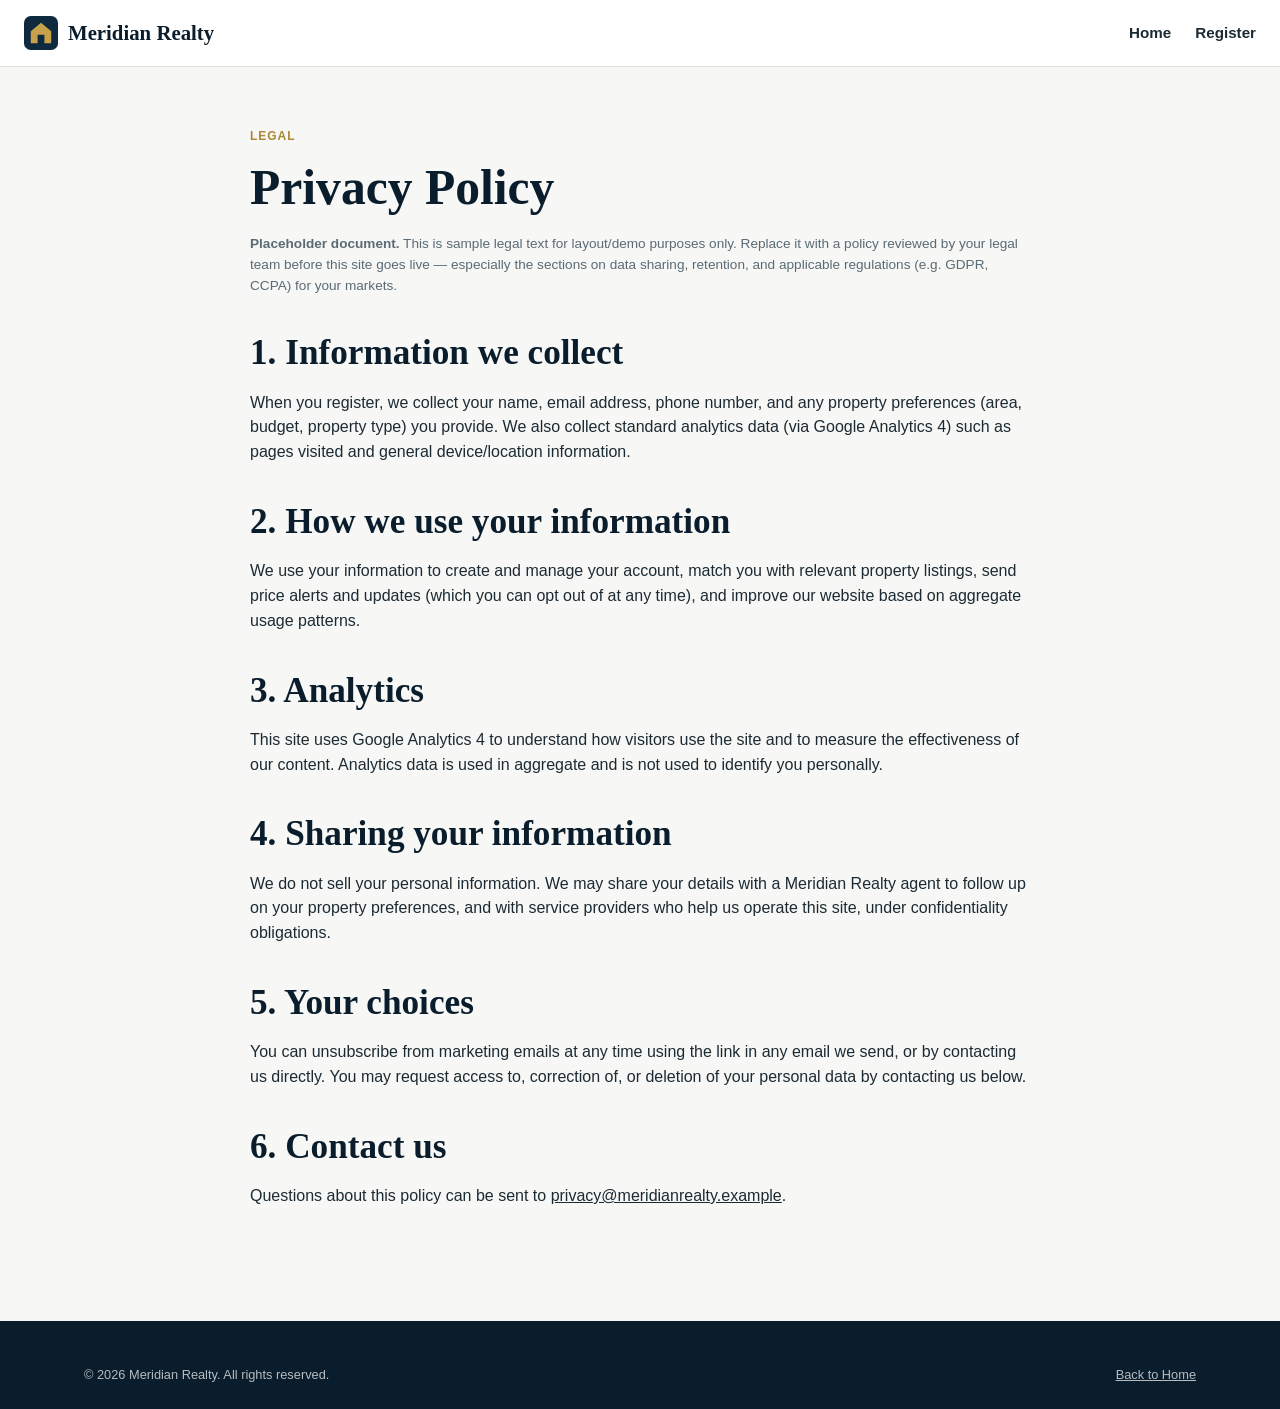
==== privacy.html @ cb03f60d "first commit" ====
<!DOCTYPE html>
<html lang="en">
<head>
  <meta charset="UTF-8" />
  <meta name="viewport" content="width=device-width, initial-scale=1.0" />
  <title>Privacy Policy — Meridian Realty</title>
  <link rel="stylesheet" href="css/styles.css" />
  <!-- GA4: measurement ID lives in js/analytics.js — see README.md -->
  <script src="js/analytics.js"></script>
</head>
<body>

  <header class="site-header">
    <div class="site-header__bar">
      <a class="logo" href="index.html">
        <svg class="logo__mark" viewBox="0 0 40 40" fill="none" xmlns="http://www.w3.org/2000/svg" aria-hidden="true">
          <rect width="40" height="40" rx="8" fill="#0F2A3F"/>
          <path d="M20 8L32 18V32H24V22H16V32H8V18L20 8Z" fill="#C8A24A"/>
        </svg>
        Meridian Realty
      </a>
      <nav class="nav" data-nav>
        <ul class="nav__links">
          <li><a href="index.html">Home</a></li>
          <li><a href="register.html">Register</a></li>
        </ul>
      </nav>
    </div>
  </header>

  <main>
    <div class="container">
      <section class="legal">
        <span class="eyebrow">Legal</span>
        <h1>Privacy Policy</h1>
        <p class="updated">
          <strong>Placeholder document.</strong> This is sample legal text for
          layout/demo purposes only. Replace it with a policy reviewed by
          your legal team before this site goes live &mdash; especially the
          sections on data sharing, retention, and applicable regulations
          (e.g. GDPR, CCPA) for your markets.
        </p>

        <h2>1. Information we collect</h2>
        <p>When you register, we collect your name, email address, phone number, and any property preferences (area, budget, property type) you provide. We also collect standard analytics data (via Google Analytics 4) such as pages visited and general device/location information.</p>

        <h2>2. How we use your information</h2>
        <p>We use your information to create and manage your account, match you with relevant property listings, send price alerts and updates (which you can opt out of at any time), and improve our website based on aggregate usage patterns.</p>

        <h2>3. Analytics</h2>
        <p>This site uses Google Analytics 4 to understand how visitors use the site and to measure the effectiveness of our content. Analytics data is used in aggregate and is not used to identify you personally.</p>

        <h2>4. Sharing your information</h2>
        <p>We do not sell your personal information. We may share your details with a Meridian Realty agent to follow up on your property preferences, and with service providers who help us operate this site, under confidentiality obligations.</p>

        <h2>5. Your choices</h2>
        <p>You can unsubscribe from marketing emails at any time using the link in any email we send, or by contacting us directly. You may request access to, correction of, or deletion of your personal data by contacting us below.</p>

        <h2>6. Contact us</h2>
        <p>Questions about this policy can be sent to <a href="mailto:privacy@meridianrealty.example">privacy@meridianrealty.example</a>.</p>
      </section>
    </div>
  </main>

  <footer class="site-footer" style="padding:24px 0;">
    <div class="container footer-bottom">
      <span>&copy; 2026 Meridian Realty. All rights reserved.</span>
      <a href="index.html">Back to Home</a>
    </div>
  </footer>

  <script src="js/main.js"></script>
</body>
</html>
---- css/styles.css ----
/* ============================================================
   Meridian Realty — shared stylesheet
   Placeholder brand name/colors — swap freely, see README.md
   ============================================================ */

:root {
  --color-navy: #0f2a3f;
  --color-navy-dark: #0a1d2c;
  --color-gold: #c8a24a;
  --color-gold-dark: #ad8836;
  --color-bg: #f7f7f5;
  --color-card: #ffffff;
  --color-text: #1c2b33;
  --color-text-muted: #5a6b74;
  --color-border: #e3e2dd;
  --color-success: #1e7d4f;
  --color-error: #b3261e;
  --shadow-sm: 0 1px 2px rgba(15, 42, 63, 0.08);
  --shadow-md: 0 8px 24px rgba(15, 42, 63, 0.12);
  --shadow-lg: 0 20px 48px rgba(15, 42, 63, 0.18);
  --radius: 10px;
  --max-width: 1160px;
  --font-body: -apple-system, BlinkMacSystemFont, "Segoe UI", Roboto, Helvetica, Arial, sans-serif;
  --font-heading: Georgia, "Times New Roman", serif;
}

* {
  box-sizing: border-box;
}

html {
  scroll-behavior: smooth;
}

body {
  margin: 0;
  font-family: var(--font-body);
  color: var(--color-text);
  background: var(--color-bg);
  line-height: 1.55;
  -webkit-font-smoothing: antialiased;
}

img,
svg {
  max-width: 100%;
  display: block;
}

a {
  color: inherit;
}

.container {
  max-width: var(--max-width);
  margin: 0 auto;
  padding: 0 24px;
}

h1,
h2,
h3 {
  font-family: var(--font-heading);
  line-height: 1.2;
  margin: 0 0 16px;
  color: var(--color-navy-dark);
}

h1 {
  font-size: clamp(2rem, 4vw, 3.1rem);
}

h2 {
  font-size: clamp(1.6rem, 3vw, 2.2rem);
}

p {
  margin: 0 0 16px;
  color: var(--color-text-muted);
}

.eyebrow {
  display: inline-block;
  text-transform: uppercase;
  letter-spacing: 0.08em;
  font-size: 0.75rem;
  font-weight: 700;
  color: var(--color-gold-dark);
  margin-bottom: 12px;
}

.section {
  padding: 72px 0;
}

.section--tight {
  padding: 48px 0;
}

.section--alt {
  background: var(--color-card);
  border-top: 1px solid var(--color-border);
  border-bottom: 1px solid var(--color-border);
}

.section-head {
  max-width: 640px;
  margin: 0 auto 44px;
  text-align: center;
}

/* ---------- Buttons ---------- */
.btn {
  display: inline-flex;
  align-items: center;
  justify-content: center;
  gap: 8px;
  padding: 14px 28px;
  border-radius: 999px;
  font-weight: 700;
  font-size: 1rem;
  text-decoration: none;
  cursor: pointer;
  border: 2px solid transparent;
  transition: transform 0.15s ease, box-shadow 0.15s ease, background 0.15s ease;
  font-family: var(--font-body);
}

.btn:hover {
  transform: translateY(-1px);
}

.btn:focus-visible {
  outline: 3px solid var(--color-gold);
  outline-offset: 2px;
}

.btn--primary {
  background: var(--color-gold);
  color: var(--color-navy-dark);
  box-shadow: var(--shadow-sm);
}

.btn--primary:hover {
  background: var(--color-gold-dark);
  box-shadow: var(--shadow-md);
}

.btn--ghost {
  background: transparent;
  border-color: rgba(255, 255, 255, 0.5);
  color: #fff;
}

.btn--ghost:hover {
  background: rgba(255, 255, 255, 0.12);
}

.btn--outline {
  background: transparent;
  border-color: var(--color-navy);
  color: var(--color-navy);
}

.btn--outline:hover {
  background: var(--color-navy);
  color: #fff;
}

.btn--block {
  width: 100%;
}

.btn--lg {
  padding: 17px 34px;
  font-size: 1.05rem;
}

/* ---------- Header ---------- */
.site-header {
  position: sticky;
  top: 0;
  z-index: 50;
  background: rgba(255, 255, 255, 0.92);
  backdrop-filter: saturate(180%) blur(8px);
  border-bottom: 1px solid var(--color-border);
}

.site-header__bar {
  display: flex;
  align-items: center;
  justify-content: space-between;
  padding: 16px 24px;
  gap: 16px;
}

.logo {
  display: flex;
  align-items: center;
  gap: 10px;
  font-family: var(--font-heading);
  font-weight: 700;
  font-size: 1.3rem;
  color: var(--color-navy-dark);
  text-decoration: none;
  white-space: nowrap;
}

.logo__mark {
  width: 34px;
  height: 34px;
  flex-shrink: 0;
}

.nav {
  display: flex;
  align-items: center;
  gap: 28px;
}

.nav__links {
  display: flex;
  gap: 24px;
  list-style: none;
  margin: 0;
  padding: 0;
}

.nav__links a {
  text-decoration: none;
  color: var(--color-text);
  font-weight: 600;
  font-size: 0.95rem;
}

.nav__links a:hover {
  color: var(--color-gold-dark);
}

.nav__toggle {
  display: none;
  background: none;
  border: none;
  cursor: pointer;
  padding: 8px;
}

.nav__toggle span,
.nav__toggle::before,
.nav__toggle::after {
  content: "";
  display: block;
  width: 24px;
  height: 2px;
  background: var(--color-navy-dark);
  margin: 5px 0;
}

/* ---------- Hero ---------- */
.hero {
  position: relative;
  background: linear-gradient(135deg, var(--color-navy) 0%, var(--color-navy-dark) 100%);
  color: #fff;
  overflow: hidden;
}

.hero::after {
  content: "";
  position: absolute;
  inset: 0;
  background-image: radial-gradient(circle at 15% 20%, rgba(200, 162, 74, 0.18), transparent 40%),
    radial-gradient(circle at 85% 80%, rgba(200, 162, 74, 0.12), transparent 45%);
  pointer-events: none;
}

.hero__inner {
  position: relative;
  display: grid;
  grid-template-columns: 1.1fr 0.9fr;
  align-items: center;
  gap: 48px;
  padding: 88px 24px 96px;
  max-width: var(--max-width);
  margin: 0 auto;
}

.hero h1 {
  color: #fff;
}

.hero p {
  color: rgba(255, 255, 255, 0.8);
  font-size: 1.1rem;
  max-width: 46ch;
}

.hero__ctas {
  display: flex;
  gap: 14px;
  flex-wrap: wrap;
  margin-top: 28px;
}

.hero__trust {
  display: flex;
  gap: 24px;
  margin-top: 40px;
  flex-wrap: wrap;
}

.hero__trust div {
  min-width: 110px;
}

.hero__trust strong {
  display: block;
  font-size: 1.5rem;
  font-family: var(--font-heading);
  color: var(--color-gold);
}

.hero__trust span {
  font-size: 0.82rem;
  color: rgba(255, 255, 255, 0.65);
}

.hero__art {
  position: relative;
  border-radius: 16px;
  overflow: hidden;
  box-shadow: var(--shadow-lg);
}

/* ---------- Stat / trust bar ---------- */
.statbar {
  display: grid;
  grid-template-columns: repeat(4, 1fr);
  gap: 24px;
  padding: 36px 0;
}

.statbar__item {
  text-align: center;
}

.statbar__item strong {
  display: block;
  font-family: var(--font-heading);
  font-size: 1.8rem;
  color: var(--color-navy-dark);
}

.statbar__item span {
  font-size: 0.85rem;
  color: var(--color-text-muted);
}

/* ---------- Cards / grids ---------- */
.grid {
  display: grid;
  gap: 28px;
}

.grid--3 {
  grid-template-columns: repeat(3, 1fr);
}

.grid--4 {
  grid-template-columns: repeat(4, 1fr);
}

.card {
  background: var(--color-card);
  border: 1px solid var(--color-border);
  border-radius: var(--radius);
  padding: 28px;
  box-shadow: var(--shadow-sm);
}

.card__icon {
  width: 44px;
  height: 44px;
  border-radius: 10px;
  background: rgba(200, 162, 74, 0.15);
  display: flex;
  align-items: center;
  justify-content: center;
  margin-bottom: 16px;
  color: var(--color-gold-dark);
}

.card h3 {
  font-size: 1.1rem;
  margin-bottom: 8px;
}

.card p {
  margin-bottom: 0;
  font-size: 0.95rem;
}

/* ---------- Property cards ---------- */
.property {
  background: var(--color-card);
  border: 1px solid var(--color-border);
  border-radius: var(--radius);
  overflow: hidden;
  box-shadow: var(--shadow-sm);
  transition: box-shadow 0.15s ease, transform 0.15s ease;
}

.property:hover {
  box-shadow: var(--shadow-md);
  transform: translateY(-2px);
}

.property__media {
  position: relative;
  aspect-ratio: 4 / 3;
  background: linear-gradient(135deg, var(--color-navy) 0%, #274863 60%, var(--color-gold) 160%);
}

.property__badge {
  position: absolute;
  top: 14px;
  left: 14px;
  background: var(--color-gold);
  color: var(--color-navy-dark);
  font-size: 0.72rem;
  font-weight: 700;
  padding: 5px 12px;
  border-radius: 999px;
  letter-spacing: 0.03em;
}

.property__lock {
  position: absolute;
  inset: 0;
  display: flex;
  flex-direction: column;
  align-items: center;
  justify-content: center;
  gap: 10px;
  color: #fff;
  background: rgba(10, 29, 44, 0.35);
  opacity: 0;
  transition: opacity 0.15s ease;
  text-align: center;
  padding: 16px;
}

.property:hover .property__lock {
  opacity: 1;
}

.property__body {
  padding: 20px;
}

.property__price {
  font-family: var(--font-heading);
  font-size: 1.3rem;
  color: var(--color-navy-dark);
  margin-bottom: 4px;
}

.property__meta {
  display: flex;
  gap: 14px;
  font-size: 0.85rem;
  color: var(--color-text-muted);
  margin-top: 10px;
}

/* ---------- Steps ---------- */
.steps {
  display: grid;
  grid-template-columns: repeat(3, 1fr);
  gap: 28px;
  counter-reset: step;
}

.step {
  text-align: center;
  padding: 0 12px;
}

.step__num {
  width: 48px;
  height: 48px;
  border-radius: 50%;
  background: var(--color-navy);
  color: var(--color-gold);
  font-family: var(--font-heading);
  font-weight: 700;
  font-size: 1.2rem;
  display: flex;
  align-items: center;
  justify-content: center;
  margin: 0 auto 16px;
}

/* ---------- Testimonials ---------- */
.testimonial {
  background: var(--color-card);
  border: 1px solid var(--color-border);
  border-radius: var(--radius);
  padding: 28px;
  box-shadow: var(--shadow-sm);
}

.testimonial__quote {
  font-family: var(--font-heading);
  font-size: 1.05rem;
  color: var(--color-text);
  margin-bottom: 16px;
}

.testimonial__person {
  display: flex;
  align-items: center;
  gap: 12px;
}

.testimonial__avatar {
  width: 40px;
  height: 40px;
  border-radius: 50%;
  background: var(--color-navy);
  color: #fff;
  display: flex;
  align-items: center;
  justify-content: center;
  font-weight: 700;
  font-size: 0.9rem;
  flex-shrink: 0;
}

.testimonial__person strong {
  display: block;
  font-size: 0.92rem;
}

.testimonial__person span {
  font-size: 0.82rem;
  color: var(--color-text-muted);
}

/* ---------- FAQ ---------- */
.faq {
  max-width: 760px;
  margin: 0 auto;
}

.faq-item {
  border-bottom: 1px solid var(--color-border);
}

.faq-item__q {
  width: 100%;
  text-align: left;
  background: none;
  border: none;
  padding: 20px 4px;
  font-size: 1.02rem;
  font-weight: 700;
  color: var(--color-navy-dark);
  cursor: pointer;
  display: flex;
  align-items: center;
  justify-content: space-between;
  gap: 16px;
  font-family: var(--font-body);
}

.faq-item__q:focus-visible {
  outline: 2px solid var(--color-gold);
}

.faq-item__icon {
  flex-shrink: 0;
  transition: transform 0.15s ease;
}

.faq-item[data-open="true"] .faq-item__icon {
  transform: rotate(45deg);
}

.faq-item__a {
  max-height: 0;
  overflow: hidden;
  transition: max-height 0.2s ease;
}

.faq-item[data-open="true"] .faq-item__a {
  max-height: 240px;
}

.faq-item__a p {
  padding: 0 4px 20px;
  margin: 0;
}

/* ---------- Final CTA band ---------- */
.cta-band {
  background: linear-gradient(135deg, var(--color-navy) 0%, var(--color-navy-dark) 100%);
  color: #fff;
  text-align: center;
  padding: 64px 24px;
}

.cta-band h2 {
  color: #fff;
}

.cta-band p {
  color: rgba(255, 255, 255, 0.78);
  max-width: 52ch;
  margin-left: auto;
  margin-right: auto;
}

/* ---------- Footer ---------- */
.site-footer {
  background: var(--color-navy-dark);
  color: rgba(255, 255, 255, 0.7);
  padding: 48px 0 24px;
  font-size: 0.9rem;
}

.footer-grid {
  display: grid;
  grid-template-columns: 2fr 1fr 1fr 1fr;
  gap: 32px;
  padding-bottom: 32px;
  border-bottom: 1px solid rgba(255, 255, 255, 0.12);
}

.footer-grid h4 {
  color: #fff;
  font-size: 0.85rem;
  text-transform: uppercase;
  letter-spacing: 0.06em;
  margin-bottom: 14px;
}

.footer-grid ul {
  list-style: none;
  margin: 0;
  padding: 0;
}

.footer-grid li {
  margin-bottom: 10px;
}

.footer-grid a {
  color: rgba(255, 255, 255, 0.7);
  text-decoration: none;
}

.footer-grid a:hover {
  color: var(--color-gold);
}

.footer-bottom {
  display: flex;
  justify-content: space-between;
  align-items: center;
  padding-top: 20px;
  flex-wrap: wrap;
  gap: 12px;
  font-size: 0.8rem;
}

/* ---------- Registration page ---------- */
.reg-layout {
  display: grid;
  grid-template-columns: 1fr 1fr;
  gap: 56px;
  align-items: flex-start;
  padding: 64px 0 96px;
}

.reg-aside__list {
  list-style: none;
  margin: 24px 0 32px;
  padding: 0;
  display: grid;
  gap: 14px;
}

.reg-aside__list li {
  display: flex;
  align-items: flex-start;
  gap: 10px;
  font-size: 0.96rem;
  color: var(--color-text);
}

.reg-aside__list svg {
  flex-shrink: 0;
  margin-top: 3px;
  color: var(--color-success);
}

.form-card {
  background: var(--color-card);
  border: 1px solid var(--color-border);
  border-radius: 14px;
  padding: 36px;
  box-shadow: var(--shadow-md);
}

.form-row {
  display: grid;
  gap: 6px;
  margin-bottom: 20px;
}

.form-row--2col {
  grid-template-columns: 1fr 1fr;
  display: grid;
  gap: 20px;
  margin-bottom: 0;
}

.form-row label {
  font-size: 0.88rem;
  font-weight: 700;
  color: var(--color-navy-dark);
}

.form-row input[type="text"],
.form-row input[type="email"],
.form-row input[type="tel"],
.form-row input[type="password"],
.form-row select {
  padding: 12px 14px;
  border-radius: 8px;
  border: 1.5px solid var(--color-border);
  font-size: 0.98rem;
  font-family: var(--font-body);
  background: #fff;
  color: var(--color-text);
  width: 100%;
}

.form-row input:focus,
.form-row select:focus {
  outline: none;
  border-color: var(--color-navy);
  box-shadow: 0 0 0 3px rgba(15, 42, 63, 0.12);
}

.form-row.has-error input,
.form-row.has-error select {
  border-color: var(--color-error);
}

.form-error {
  font-size: 0.82rem;
  color: var(--color-error);
  min-height: 1.1em;
}

.checkbox-row {
  display: flex;
  align-items: flex-start;
  gap: 10px;
  margin-bottom: 16px;
  font-size: 0.88rem;
  color: var(--color-text-muted);
}

.checkbox-row input {
  margin-top: 3px;
  flex-shrink: 0;
}

.checkbox-row a {
  color: var(--color-navy);
  font-weight: 600;
}

.form-hint {
  font-size: 0.8rem;
  color: var(--color-text-muted);
  margin-top: 6px;
  margin-bottom: 0;
}

.form-status {
  margin-top: 16px;
  font-size: 0.9rem;
  min-height: 1.2em;
}

.form-status[data-state="error"] {
  color: var(--color-error);
}

.form-status[data-state="success"] {
  color: var(--color-success);
}

/* ---------- Thank you / privacy pages ---------- */
.simple-page {
  padding: 96px 0;
  text-align: center;
}

.simple-page__icon {
  width: 72px;
  height: 72px;
  border-radius: 50%;
  background: rgba(30, 125, 79, 0.12);
  color: var(--color-success);
  display: flex;
  align-items: center;
  justify-content: center;
  margin: 0 auto 24px;
}

.simple-page__actions {
  display: flex;
  gap: 14px;
  justify-content: center;
  margin-top: 28px;
  flex-wrap: wrap;
}

.legal {
  padding: 56px 0 96px;
  max-width: 780px;
  margin: 0 auto;
}

.legal h2 {
  margin-top: 36px;
}

.legal p {
  color: var(--color-text);
}

.legal .updated {
  color: var(--color-text-muted);
  font-size: 0.85rem;
  margin-bottom: 32px;
}

/* ---------- Utility ---------- */
.visually-hidden {
  position: absolute;
  width: 1px;
  height: 1px;
  overflow: hidden;
  clip: rect(0 0 0 0);
  white-space: nowrap;
}

/* ---------- Responsive ---------- */
@media (max-width: 900px) {
  .hero__inner {
    grid-template-columns: 1fr;
    padding-top: 56px;
  }

  .hero__art {
    order: -1;
    max-height: 260px;
  }

  .statbar {
    grid-template-columns: repeat(2, 1fr);
  }

  .grid--3,
  .grid--4 {
    grid-template-columns: repeat(2, 1fr);
  }

  .steps {
    grid-template-columns: 1fr;
    gap: 32px;
  }

  .reg-layout {
    grid-template-columns: 1fr;
    padding-top: 40px;
  }

  .footer-grid {
    grid-template-columns: repeat(2, 1fr);
  }
}

@media (max-width: 640px) {
  .nav__links {
    position: absolute;
    top: 100%;
    left: 0;
    right: 0;
    background: #fff;
    flex-direction: column;
    padding: 16px 24px;
    border-bottom: 1px solid var(--color-border);
    display: none;
    gap: 14px;
  }

  .nav[data-open="true"] .nav__links {
    display: flex;
  }

  .nav__toggle {
    display: block;
  }

  .nav .btn {
    display: none;
  }

  .grid--3,
  .grid--4 {
    grid-template-columns: 1fr;
  }

  .form-row--2col {
    grid-template-columns: 1fr;
  }

  .footer-grid {
    grid-template-columns: 1fr;
  }

  .footer-bottom {
    flex-direction: column;
    align-items: flex-start;
  }

  .form-card {
    padding: 24px;
  }
}
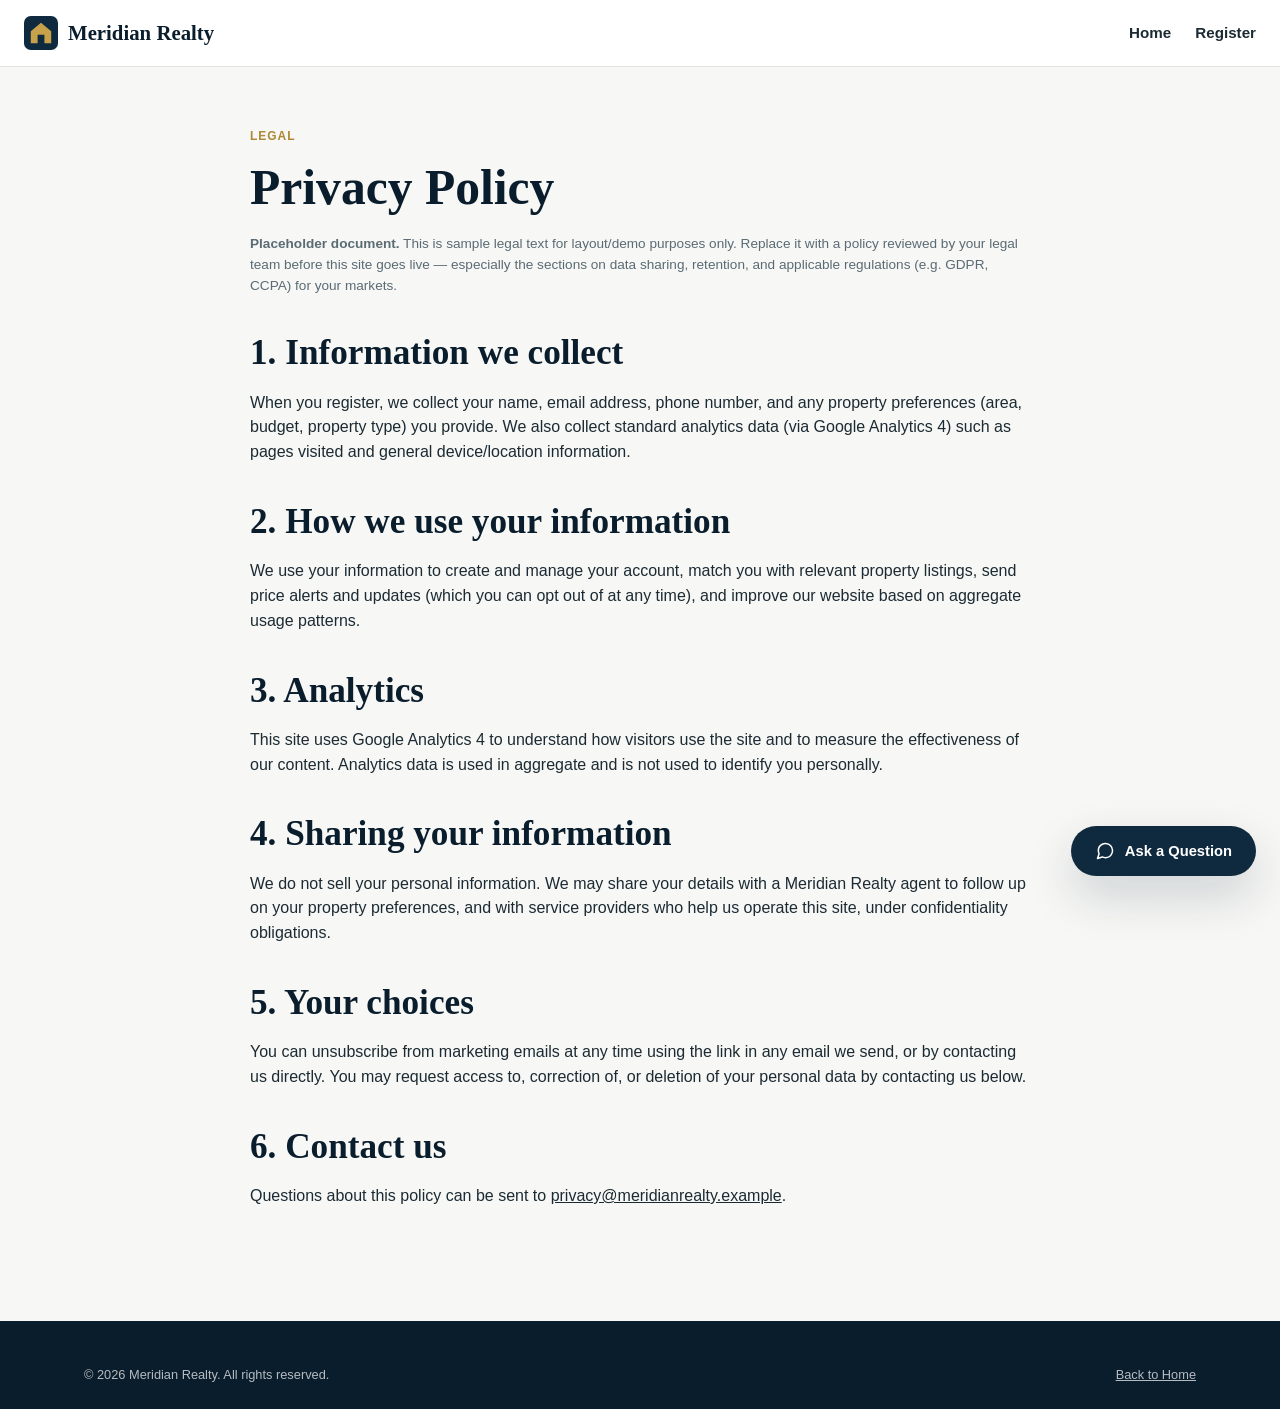
==== commit f7280ef1: "feat: add low-friction quick-inquiry lead capture path site-wide The site previously had exactly one" ====
--- a/privacy.html
+++ b/privacy.html
@@ -70,5 +70,6 @@
   </footer>
 
   <script src="js/main.js"></script>
+  <script src="js/quick-inquiry.js"></script>
 </body>
 </html>
--- a/css/styles.css
+++ b/css/styles.css
@@ -850,6 +850,174 @@
   margin-bottom: 32px;
 }
 
+/* ---------- Small buttons / inline link-style triggers ---------- */
+.btn--sm {
+  padding: 9px 16px;
+  font-size: 0.85rem;
+}
+
+.property__actions {
+  margin-top: 14px;
+}
+
+.property__actions .btn {
+  width: 100%;
+}
+
+.link-btn {
+  background: none;
+  border: none;
+  padding: 0;
+  font: inherit;
+  font-weight: 600;
+  color: var(--color-navy);
+  cursor: pointer;
+  text-decoration: underline;
+  text-decoration-color: rgba(15, 42, 63, 0.35);
+}
+
+.link-btn:hover {
+  color: var(--color-gold-dark);
+}
+
+.link-btn:focus-visible {
+  outline: 2px solid var(--color-gold);
+  outline-offset: 2px;
+}
+
+.link-btn--on-dark {
+  color: rgba(255, 255, 255, 0.88);
+  text-decoration-color: rgba(255, 255, 255, 0.4);
+}
+
+.link-btn--on-dark:hover {
+  color: #fff;
+}
+
+/* ---------- Floating quick-inquiry button (site-wide) ---------- */
+.inquiry-fab {
+  position: fixed;
+  bottom: 24px;
+  right: 24px;
+  z-index: 150;
+  display: inline-flex;
+  align-items: center;
+  gap: 10px;
+  background: var(--color-navy);
+  color: #fff;
+  border: none;
+  border-radius: 999px;
+  padding: 15px 24px;
+  font-weight: 700;
+  font-size: 0.92rem;
+  font-family: var(--font-body);
+  box-shadow: var(--shadow-lg);
+  cursor: pointer;
+  transition: transform 0.15s ease, background 0.15s ease;
+}
+
+.inquiry-fab:hover {
+  background: var(--color-navy-dark);
+  transform: translateY(-2px);
+}
+
+.inquiry-fab:focus-visible {
+  outline: 3px solid var(--color-gold);
+  outline-offset: 2px;
+}
+
+.inquiry-fab svg {
+  flex-shrink: 0;
+}
+
+/* ---------- Quick Inquiry modal ---------- */
+.modal-overlay {
+  position: fixed;
+  inset: 0;
+  background: rgba(10, 29, 44, 0.55);
+  display: flex;
+  align-items: center;
+  justify-content: center;
+  padding: 20px;
+  z-index: 200;
+}
+
+.modal-overlay[hidden] {
+  display: none;
+}
+
+.modal {
+  background: var(--color-card);
+  border-radius: 14px;
+  box-shadow: var(--shadow-lg);
+  max-width: 480px;
+  width: 100%;
+  max-height: 90vh;
+  overflow-y: auto;
+  padding: 36px;
+  position: relative;
+  animation: modal-in 0.18s ease;
+}
+
+@keyframes modal-in {
+  from {
+    opacity: 0;
+    transform: translateY(8px) scale(0.98);
+  }
+  to {
+    opacity: 1;
+    transform: translateY(0) scale(1);
+  }
+}
+
+.modal__close {
+  position: absolute;
+  top: 14px;
+  right: 14px;
+  width: 32px;
+  height: 32px;
+  border-radius: 50%;
+  border: none;
+  background: var(--color-bg);
+  color: var(--color-text-muted);
+  font-size: 1.4rem;
+  line-height: 1;
+  cursor: pointer;
+  display: flex;
+  align-items: center;
+  justify-content: center;
+}
+
+.modal__close:hover {
+  background: var(--color-border);
+}
+
+.modal__success {
+  text-align: center;
+}
+
+.modal__success h2 {
+  font-size: 1.4rem;
+}
+
+.form-row textarea {
+  padding: 12px 14px;
+  border-radius: 8px;
+  border: 1.5px solid var(--color-border);
+  font-size: 0.98rem;
+  font-family: var(--font-body);
+  background: #fff;
+  color: var(--color-text);
+  width: 100%;
+  resize: vertical;
+}
+
+.form-row textarea:focus {
+  outline: none;
+  border-color: var(--color-navy);
+  box-shadow: 0 0 0 3px rgba(15, 42, 63, 0.12);
+}
+
 /* ---------- Utility ---------- */
 .visually-hidden {
   position: absolute;
@@ -918,7 +1086,22 @@
     display: block;
   }
 
+  /* Bugfix: the header "Register Free" CTA was previously hidden
+     entirely on mobile (display:none), silently cutting off the
+     primary conversion button for all mobile visitors. Instead we
+     shrink it to fit next to the hamburger toggle so it stays visible.
+     The secondary "Call Now" button collapses to icon-only to save
+     space, and stays visible too — phone is a high-intent channel. */
   .nav .btn {
+    padding: 10px 14px;
+    font-size: 0.82rem;
+  }
+
+  .nav .btn--outline {
+    padding: 10px;
+  }
+
+  .nav .btn--outline span {
     display: none;
   }
 
@@ -943,4 +1126,19 @@
   .form-card {
     padding: 24px;
   }
-}
+
+  .inquiry-fab {
+    bottom: 16px;
+    right: 16px;
+    padding: 13px 18px;
+    font-size: 0.85rem;
+  }
+
+  .inquiry-fab span {
+    display: none;
+  }
+
+  .modal {
+    padding: 28px 22px;
+  }
+}
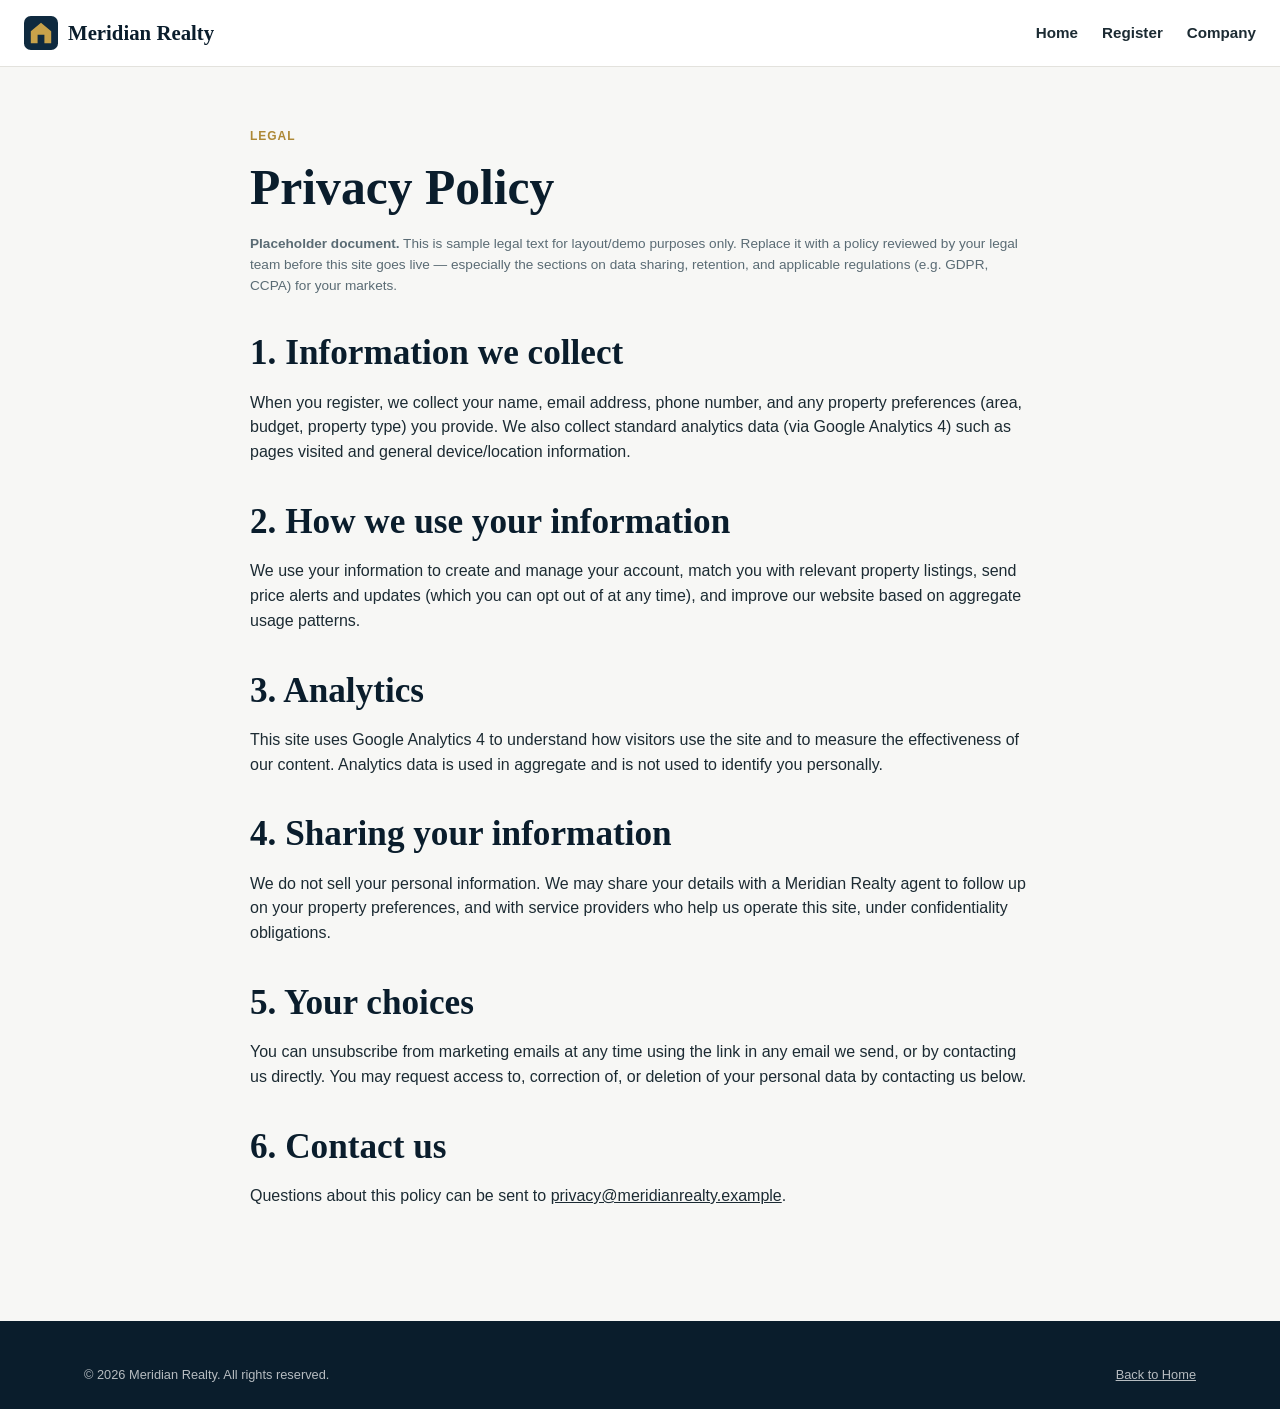
==== commit 1dc19ca2: "Add company information page; link it in nav and footer" ====
--- a/privacy.html
+++ b/privacy.html
@@ -23,6 +23,7 @@
         <ul class="nav__links">
           <li><a href="index.html">Home</a></li>
           <li><a href="register.html">Register</a></li>
+          <li><a href="company.html">Company</a></li>
         </ul>
       </nav>
     </div>
@@ -70,6 +71,5 @@
   </footer>
 
   <script src="js/main.js"></script>
-  <script src="js/quick-inquiry.js"></script>
 </body>
 </html>
--- a/css/styles.css
+++ b/css/styles.css
@@ -850,172 +850,45 @@
   margin-bottom: 32px;
 }
 
-/* ---------- Small buttons / inline link-style triggers ---------- */
-.btn--sm {
-  padding: 9px 16px;
-  font-size: 0.85rem;
-}
-
-.property__actions {
-  margin-top: 14px;
-}
-
-.property__actions .btn {
-  width: 100%;
-}
-
-.link-btn {
-  background: none;
-  border: none;
-  padding: 0;
-  font: inherit;
-  font-weight: 600;
-  color: var(--color-navy);
-  cursor: pointer;
-  text-decoration: underline;
-  text-decoration-color: rgba(15, 42, 63, 0.35);
-}
-
-.link-btn:hover {
+/* ---------- Company profile ---------- */
+.company-profile {
+  max-width: 720px;
+  margin: 0 auto;
+  border: 1px solid var(--color-border);
+  border-radius: var(--radius);
+  background: var(--color-card);
+  box-shadow: var(--shadow-sm);
+  overflow: hidden;
+}
+
+.company-profile__row {
+  display: grid;
+  grid-template-columns: 220px 1fr;
+  border-bottom: 1px solid var(--color-border);
+}
+
+.company-profile__row:last-child {
+  border-bottom: none;
+}
+
+.company-profile dt,
+.company-profile dd {
+  margin: 0;
+  padding: 16px 24px;
+}
+
+.company-profile dt {
+  color: var(--color-navy-dark);
+  font-weight: 700;
+  background: rgba(15, 42, 63, 0.03);
+}
+
+.company-profile dd {
+  color: var(--color-text);
+}
+
+.company-profile dd a {
   color: var(--color-gold-dark);
-}
-
-.link-btn:focus-visible {
-  outline: 2px solid var(--color-gold);
-  outline-offset: 2px;
-}
-
-.link-btn--on-dark {
-  color: rgba(255, 255, 255, 0.88);
-  text-decoration-color: rgba(255, 255, 255, 0.4);
-}
-
-.link-btn--on-dark:hover {
-  color: #fff;
-}
-
-/* ---------- Floating quick-inquiry button (site-wide) ---------- */
-.inquiry-fab {
-  position: fixed;
-  bottom: 24px;
-  right: 24px;
-  z-index: 150;
-  display: inline-flex;
-  align-items: center;
-  gap: 10px;
-  background: var(--color-navy);
-  color: #fff;
-  border: none;
-  border-radius: 999px;
-  padding: 15px 24px;
-  font-weight: 700;
-  font-size: 0.92rem;
-  font-family: var(--font-body);
-  box-shadow: var(--shadow-lg);
-  cursor: pointer;
-  transition: transform 0.15s ease, background 0.15s ease;
-}
-
-.inquiry-fab:hover {
-  background: var(--color-navy-dark);
-  transform: translateY(-2px);
-}
-
-.inquiry-fab:focus-visible {
-  outline: 3px solid var(--color-gold);
-  outline-offset: 2px;
-}
-
-.inquiry-fab svg {
-  flex-shrink: 0;
-}
-
-/* ---------- Quick Inquiry modal ---------- */
-.modal-overlay {
-  position: fixed;
-  inset: 0;
-  background: rgba(10, 29, 44, 0.55);
-  display: flex;
-  align-items: center;
-  justify-content: center;
-  padding: 20px;
-  z-index: 200;
-}
-
-.modal-overlay[hidden] {
-  display: none;
-}
-
-.modal {
-  background: var(--color-card);
-  border-radius: 14px;
-  box-shadow: var(--shadow-lg);
-  max-width: 480px;
-  width: 100%;
-  max-height: 90vh;
-  overflow-y: auto;
-  padding: 36px;
-  position: relative;
-  animation: modal-in 0.18s ease;
-}
-
-@keyframes modal-in {
-  from {
-    opacity: 0;
-    transform: translateY(8px) scale(0.98);
-  }
-  to {
-    opacity: 1;
-    transform: translateY(0) scale(1);
-  }
-}
-
-.modal__close {
-  position: absolute;
-  top: 14px;
-  right: 14px;
-  width: 32px;
-  height: 32px;
-  border-radius: 50%;
-  border: none;
-  background: var(--color-bg);
-  color: var(--color-text-muted);
-  font-size: 1.4rem;
-  line-height: 1;
-  cursor: pointer;
-  display: flex;
-  align-items: center;
-  justify-content: center;
-}
-
-.modal__close:hover {
-  background: var(--color-border);
-}
-
-.modal__success {
-  text-align: center;
-}
-
-.modal__success h2 {
-  font-size: 1.4rem;
-}
-
-.form-row textarea {
-  padding: 12px 14px;
-  border-radius: 8px;
-  border: 1.5px solid var(--color-border);
-  font-size: 0.98rem;
-  font-family: var(--font-body);
-  background: #fff;
-  color: var(--color-text);
-  width: 100%;
-  resize: vertical;
-}
-
-.form-row textarea:focus {
-  outline: none;
-  border-color: var(--color-navy);
-  box-shadow: 0 0 0 3px rgba(15, 42, 63, 0.12);
 }
 
 /* ---------- Utility ---------- */
@@ -1086,22 +959,7 @@
     display: block;
   }
 
-  /* Bugfix: the header "Register Free" CTA was previously hidden
-     entirely on mobile (display:none), silently cutting off the
-     primary conversion button for all mobile visitors. Instead we
-     shrink it to fit next to the hamburger toggle so it stays visible.
-     The secondary "Call Now" button collapses to icon-only to save
-     space, and stays visible too — phone is a high-intent channel. */
   .nav .btn {
-    padding: 10px 14px;
-    font-size: 0.82rem;
-  }
-
-  .nav .btn--outline {
-    padding: 10px;
-  }
-
-  .nav .btn--outline span {
     display: none;
   }
 
@@ -1127,18 +985,16 @@
     padding: 24px;
   }
 
-  .inquiry-fab {
-    bottom: 16px;
-    right: 16px;
-    padding: 13px 18px;
-    font-size: 0.85rem;
-  }
-
-  .inquiry-fab span {
-    display: none;
-  }
-
-  .modal {
-    padding: 28px 22px;
-  }
-}
+  .company-profile__row {
+    grid-template-columns: 1fr;
+  }
+
+  .company-profile dt,
+  .company-profile dd {
+    padding: 12px 20px;
+  }
+
+  .company-profile dd {
+    padding-top: 0;
+  }
+}
